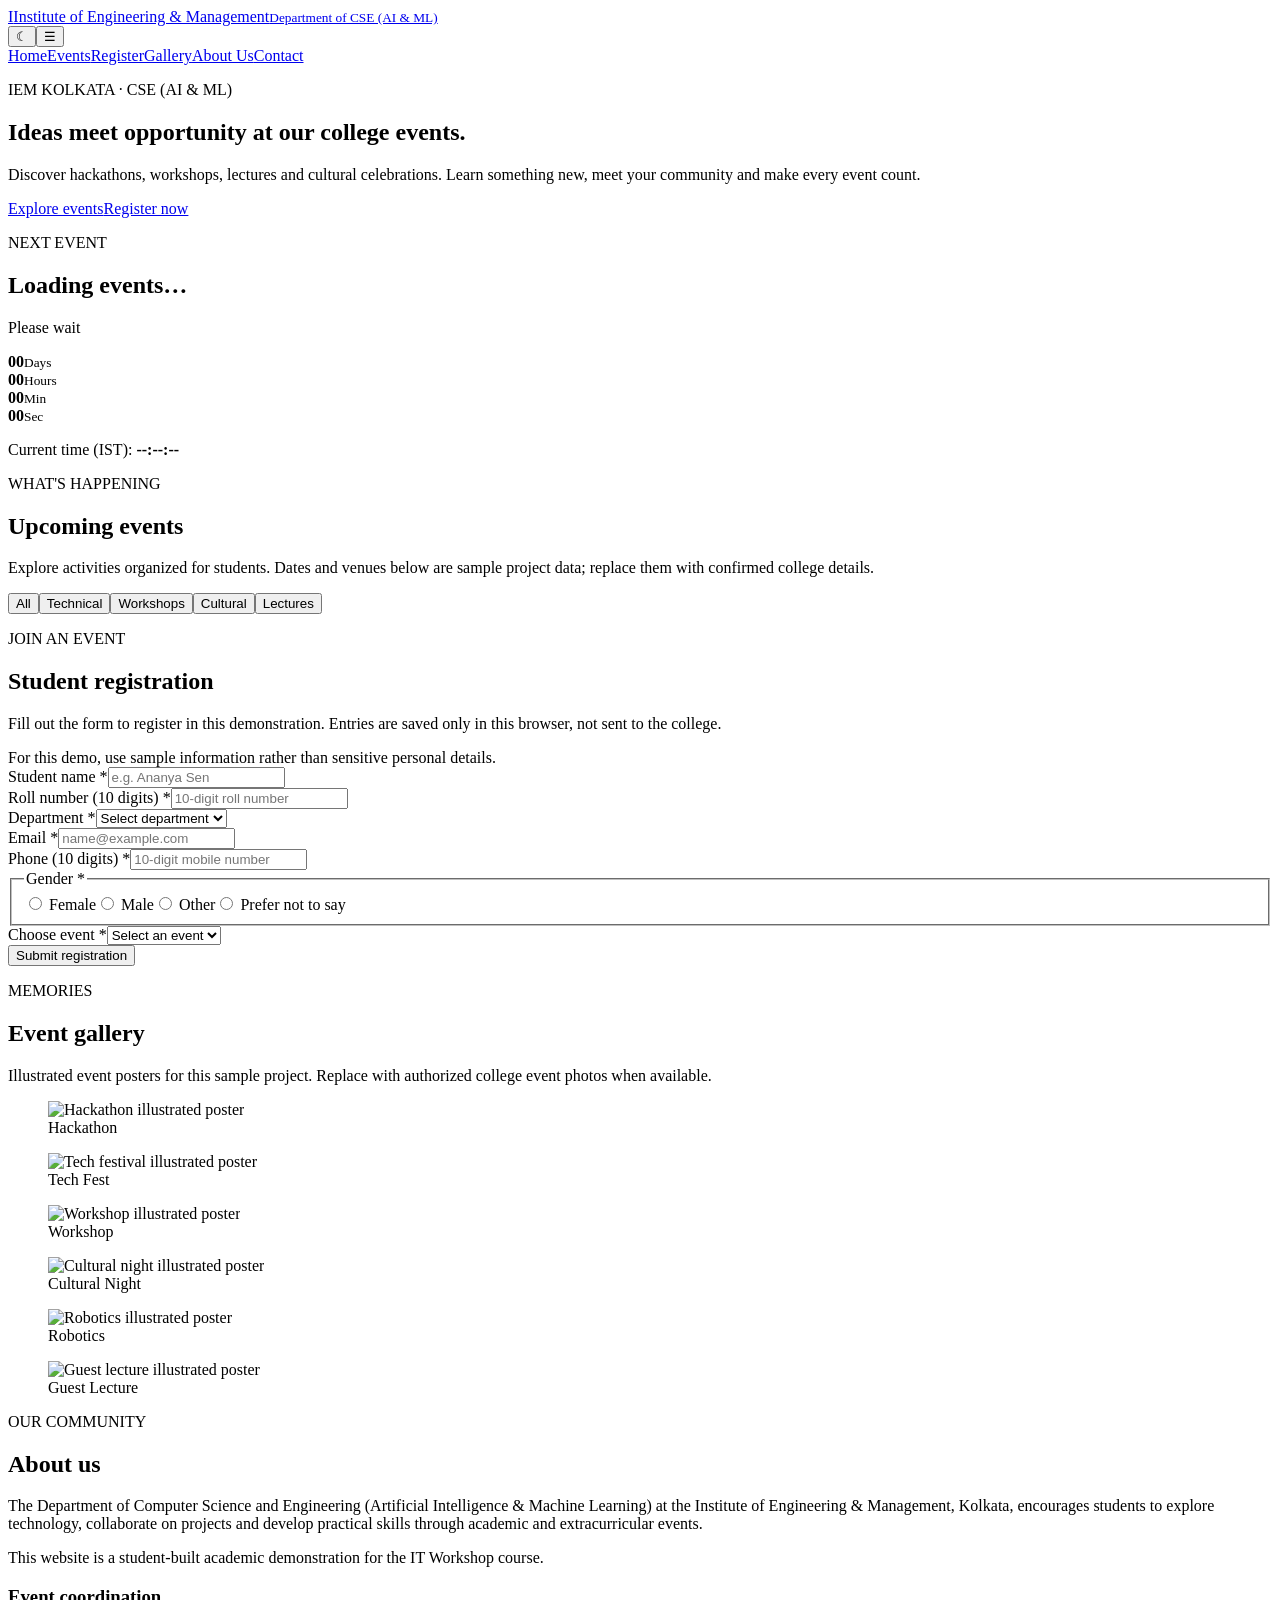
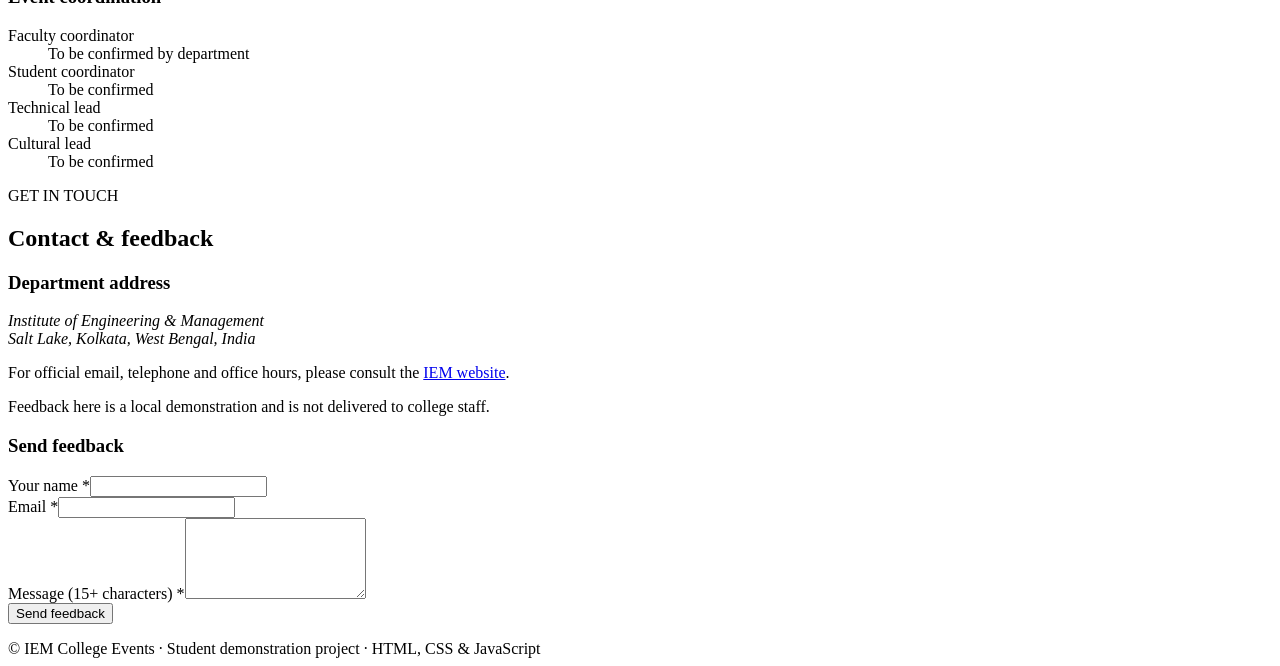
==== index.html @ a86d263c "initial comment-college event management website" ====
<!DOCTYPE html>
<html lang="en"><head><meta charset="UTF-8"><meta name="viewport" content="width=device-width,initial-scale=1"><meta name="description" content="IEM CSE AIML college events and registration"><title>IEM | College Events</title><link rel="stylesheet" href="css/style.css"></head>
<body><header class="site-header"><a class="brand" href="#home"><span class="logo" aria-hidden="true">I</span><span>Institute of Engineering &amp; Management<small>Department of CSE (AI &amp; ML)</small></span></a><div class="header-actions"><button id="themeToggle" class="icon-btn" type="button" aria-label="Toggle dark mode">☾</button><button id="menuToggle" class="icon-btn menu-toggle" type="button" aria-label="Toggle menu" aria-expanded="false">☰</button></div><nav id="mainNav" aria-label="Main navigation"><a href="#home">Home</a><a href="#events">Events</a><a href="#register">Register</a><a href="#gallery">Gallery</a><a href="#about">About Us</a><a href="#contact">Contact</a></nav></header>
<main><section id="home" class="hero"><div class="hero-copy"><p class="eyebrow">IEM KOLKATA · CSE (AI &amp; ML)</p><h1>Ideas meet opportunity at our college events.</h1><p>Discover hackathons, workshops, lectures and cultural celebrations. Learn something new, meet your community and make every event count.</p><div class="actions"><a class="btn primary" href="#events">Explore events</a><a class="btn outline" href="#register">Register now</a></div></div><aside class="countdown-card"><p class="eyebrow">NEXT EVENT</p><h2 id="nextEventName">Loading events…</h2><p id="nextEventDate">Please wait</p><div class="timer" aria-live="off"><div><strong id="cdDays">00</strong><small>Days</small></div><div><strong id="cdHours">00</strong><small>Hours</small></div><div><strong id="cdMins">00</strong><small>Min</small></div><div><strong id="cdSecs">00</strong><small>Sec</small></div></div><p class="clock">Current time (IST): <strong id="clock">--:--:--</strong></p></aside></section>
<section id="events" class="section container"><div class="section-heading"><p class="eyebrow">WHAT'S HAPPENING</p><h2>Upcoming events</h2><p>Explore activities organized for students. Dates and venues below are sample project data; replace them with confirmed college details.</p></div><div id="filters" class="filters" role="group" aria-label="Filter events"><button class="chip active" data-filter="All" aria-pressed="true">All</button><button class="chip" data-filter="Technical" aria-pressed="false">Technical</button><button class="chip" data-filter="Workshops" aria-pressed="false">Workshops</button><button class="chip" data-filter="Cultural" aria-pressed="false">Cultural</button><button class="chip" data-filter="Lectures" aria-pressed="false">Lectures</button></div><div id="eventList" class="events-grid"></div></section>
<section id="register" class="section section-tint"><div class="container split"><div><p class="eyebrow">JOIN AN EVENT</p><h2>Student registration</h2><p>Fill out the form to register in this demonstration. Entries are saved only in this browser, not sent to the college.</p><div class="notice">For this demo, use sample information rather than sensitive personal details.</div></div><form id="registrationForm" class="form-card" novalidate><div class="field"><label for="studentName">Student name *</label><input id="studentName" name="studentName" autocomplete="name" placeholder="e.g. Ananya Sen"><small class="error" id="studentNameError"></small></div><div class="form-grid"><div class="field"><label for="roll">Roll number (10 digits) *</label><input id="roll" name="roll" inputmode="numeric" maxlength="10" placeholder="10-digit roll number"><small class="error" id="rollError"></small></div><div class="field"><label for="department">Department *</label><select id="department" name="department"><option value="">Select department</option><option>CSE (AI &amp; ML)</option><option>CSE</option><option>ECE</option><option>IT</option><option>Other</option></select><small class="error" id="departmentError"></small></div><div class="field"><label for="email">Email *</label><input id="email" name="email" type="email" placeholder="name@example.com"><small class="error" id="emailError"></small></div><div class="field"><label for="phone">Phone (10 digits) *</label><input id="phone" name="phone" inputmode="tel" maxlength="10" placeholder="10-digit mobile number"><small class="error" id="phoneError"></small></div></div><fieldset class="field"><legend>Gender *</legend><div class="radio-row"><label><input type="radio" name="gender" value="Female"> Female</label><label><input type="radio" name="gender" value="Male"> Male</label><label><input type="radio" name="gender" value="Other"> Other</label><label><input type="radio" name="gender" value="Prefer not to say"> Prefer not to say</label></div><small class="error" id="genderError"></small></fieldset><div class="field"><label for="eventSelect">Choose event *</label><select id="eventSelect" name="event"><option value="">Select an event</option></select><small class="error" id="eventSelectError"></small></div><button class="btn primary" type="submit">Submit registration</button><p id="registrationStatus" class="status" role="status"></p></form></div></section>
<section id="gallery" class="section container"><div class="section-heading"><p class="eyebrow">MEMORIES</p><h2>Event gallery</h2><p>Illustrated event posters for this sample project. Replace with authorized college event photos when available.</p></div><div class="gallery-grid"><figure><img src="images/hackathon.svg" alt="Hackathon illustrated poster"><figcaption>Hackathon</figcaption></figure><figure><img src="images/techfest.svg" alt="Tech festival illustrated poster"><figcaption>Tech Fest</figcaption></figure><figure><img src="images/workshop.svg" alt="Workshop illustrated poster"><figcaption>Workshop</figcaption></figure><figure><img src="images/culture.svg" alt="Cultural night illustrated poster"><figcaption>Cultural Night</figcaption></figure><figure><img src="images/robotics.svg" alt="Robotics illustrated poster"><figcaption>Robotics</figcaption></figure><figure><img src="images/lecture.svg" alt="Guest lecture illustrated poster"><figcaption>Guest Lecture</figcaption></figure></div></section>
<section id="about" class="section section-tint"><div class="container split"><div><p class="eyebrow">OUR COMMUNITY</p><h2>About us</h2><p>The Department of Computer Science and Engineering (Artificial Intelligence &amp; Machine Learning) at the Institute of Engineering &amp; Management, Kolkata, encourages students to explore technology, collaborate on projects and develop practical skills through academic and extracurricular events.</p><p>This website is a student-built academic demonstration for the IT Workshop course.</p></div><div class="info-card"><h3>Event coordination</h3><dl><dt>Faculty coordinator</dt><dd>To be confirmed by department</dd><dt>Student coordinator</dt><dd>To be confirmed</dd><dt>Technical lead</dt><dd>To be confirmed</dd><dt>Cultural lead</dt><dd>To be confirmed</dd></dl></div></div></section>
<section id="contact" class="section container"><div class="section-heading"><p class="eyebrow">GET IN TOUCH</p><h2>Contact &amp; feedback</h2></div><div class="split"><div><h3>Department address</h3><address>Institute of Engineering &amp; Management<br>Salt Lake, Kolkata, West Bengal, India</address><p>For official email, telephone and office hours, please consult the <a href="https://iem.edu.in/" target="_blank" rel="noopener noreferrer">IEM website</a>.</p><p>Feedback here is a local demonstration and is not delivered to college staff.</p></div><form id="feedbackForm" class="form-card" novalidate><h3>Send feedback</h3><div class="field"><label for="feedbackName">Your name *</label><input id="feedbackName" name="feedbackName"><small class="error" id="feedbackNameError"></small></div><div class="field"><label for="feedbackEmail">Email *</label><input id="feedbackEmail" name="feedbackEmail" type="email"><small class="error" id="feedbackEmailError"></small></div><div class="field"><label for="message">Message (15+ characters) *</label><textarea id="message" name="message" rows="5"></textarea><small class="error" id="messageError"></small></div><button class="btn primary" type="submit">Send feedback</button><p id="feedbackStatus" class="status" role="status"></p></form></div></section></main><footer><div class="container">© <span id="year"></span> IEM College Events · Student demonstration project · HTML, CSS &amp; JavaScript</div></footer><script src="js/script.js" defer></script></body></html>
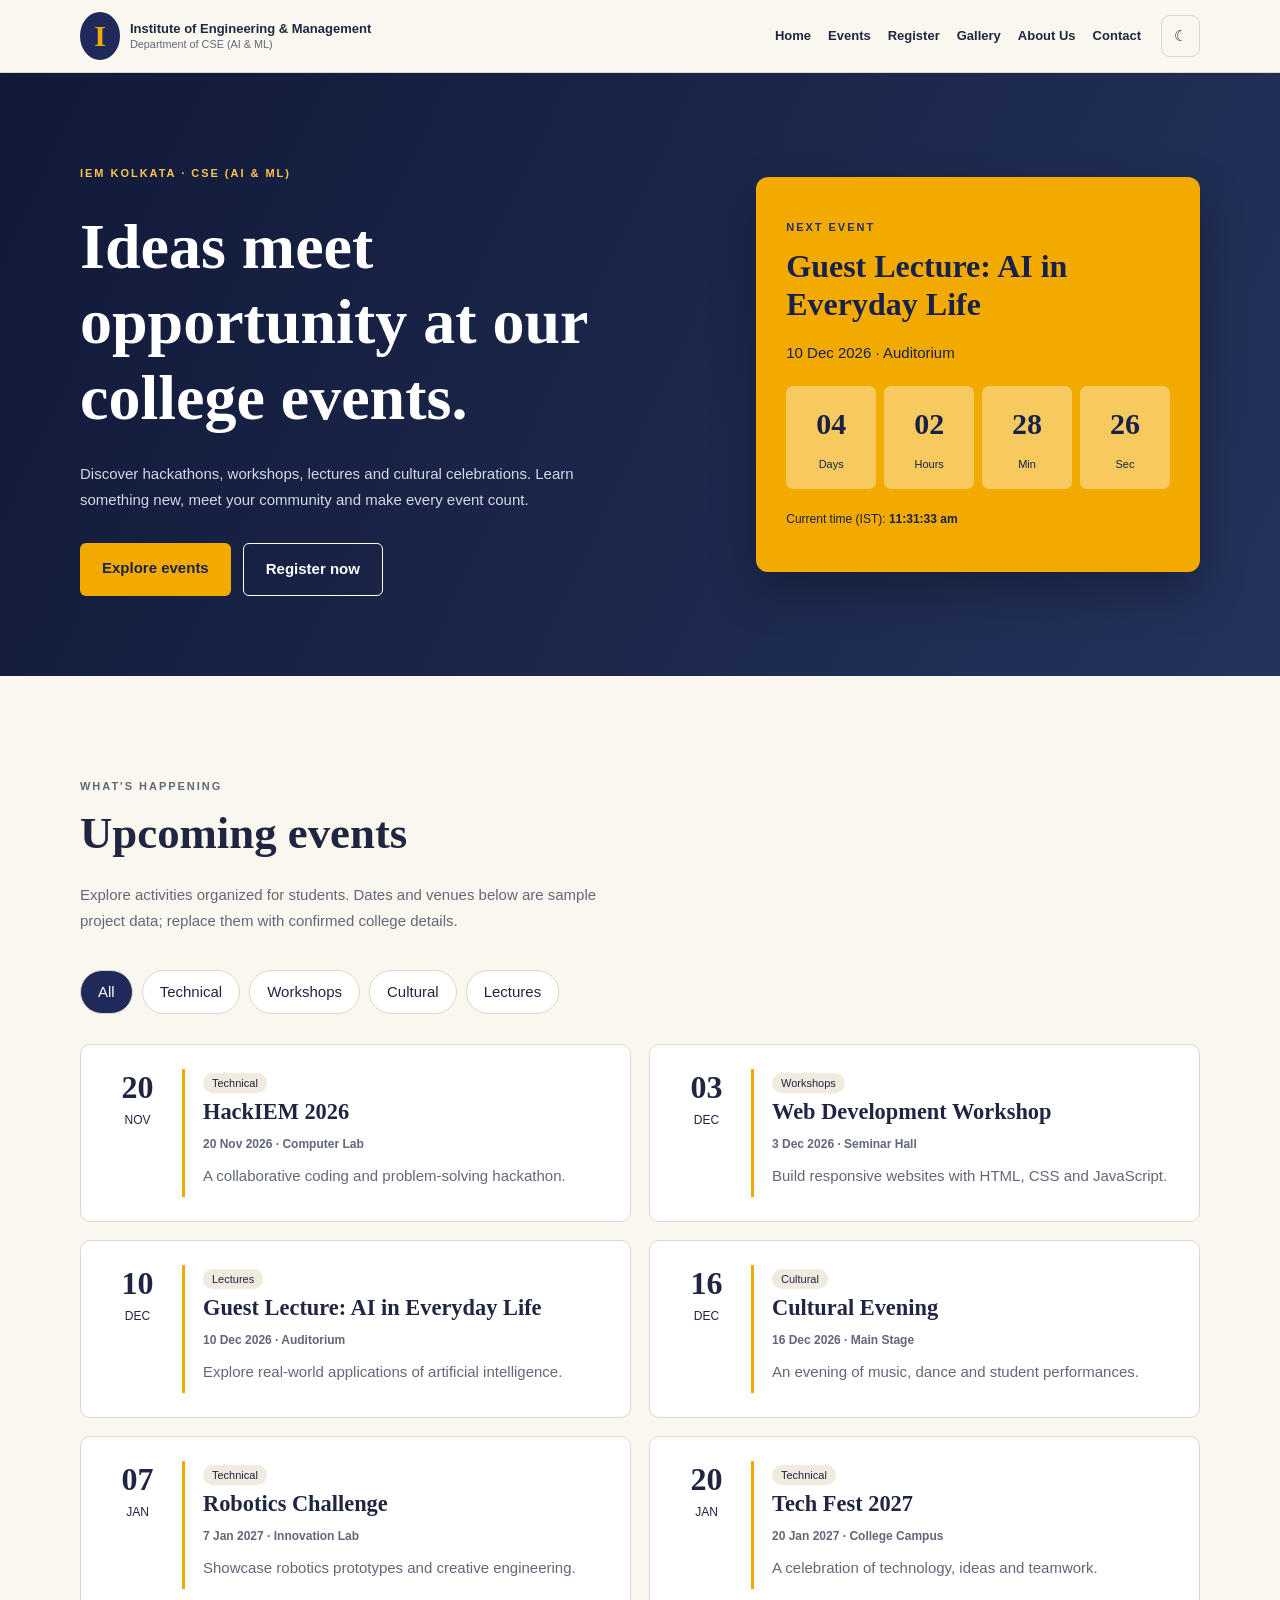
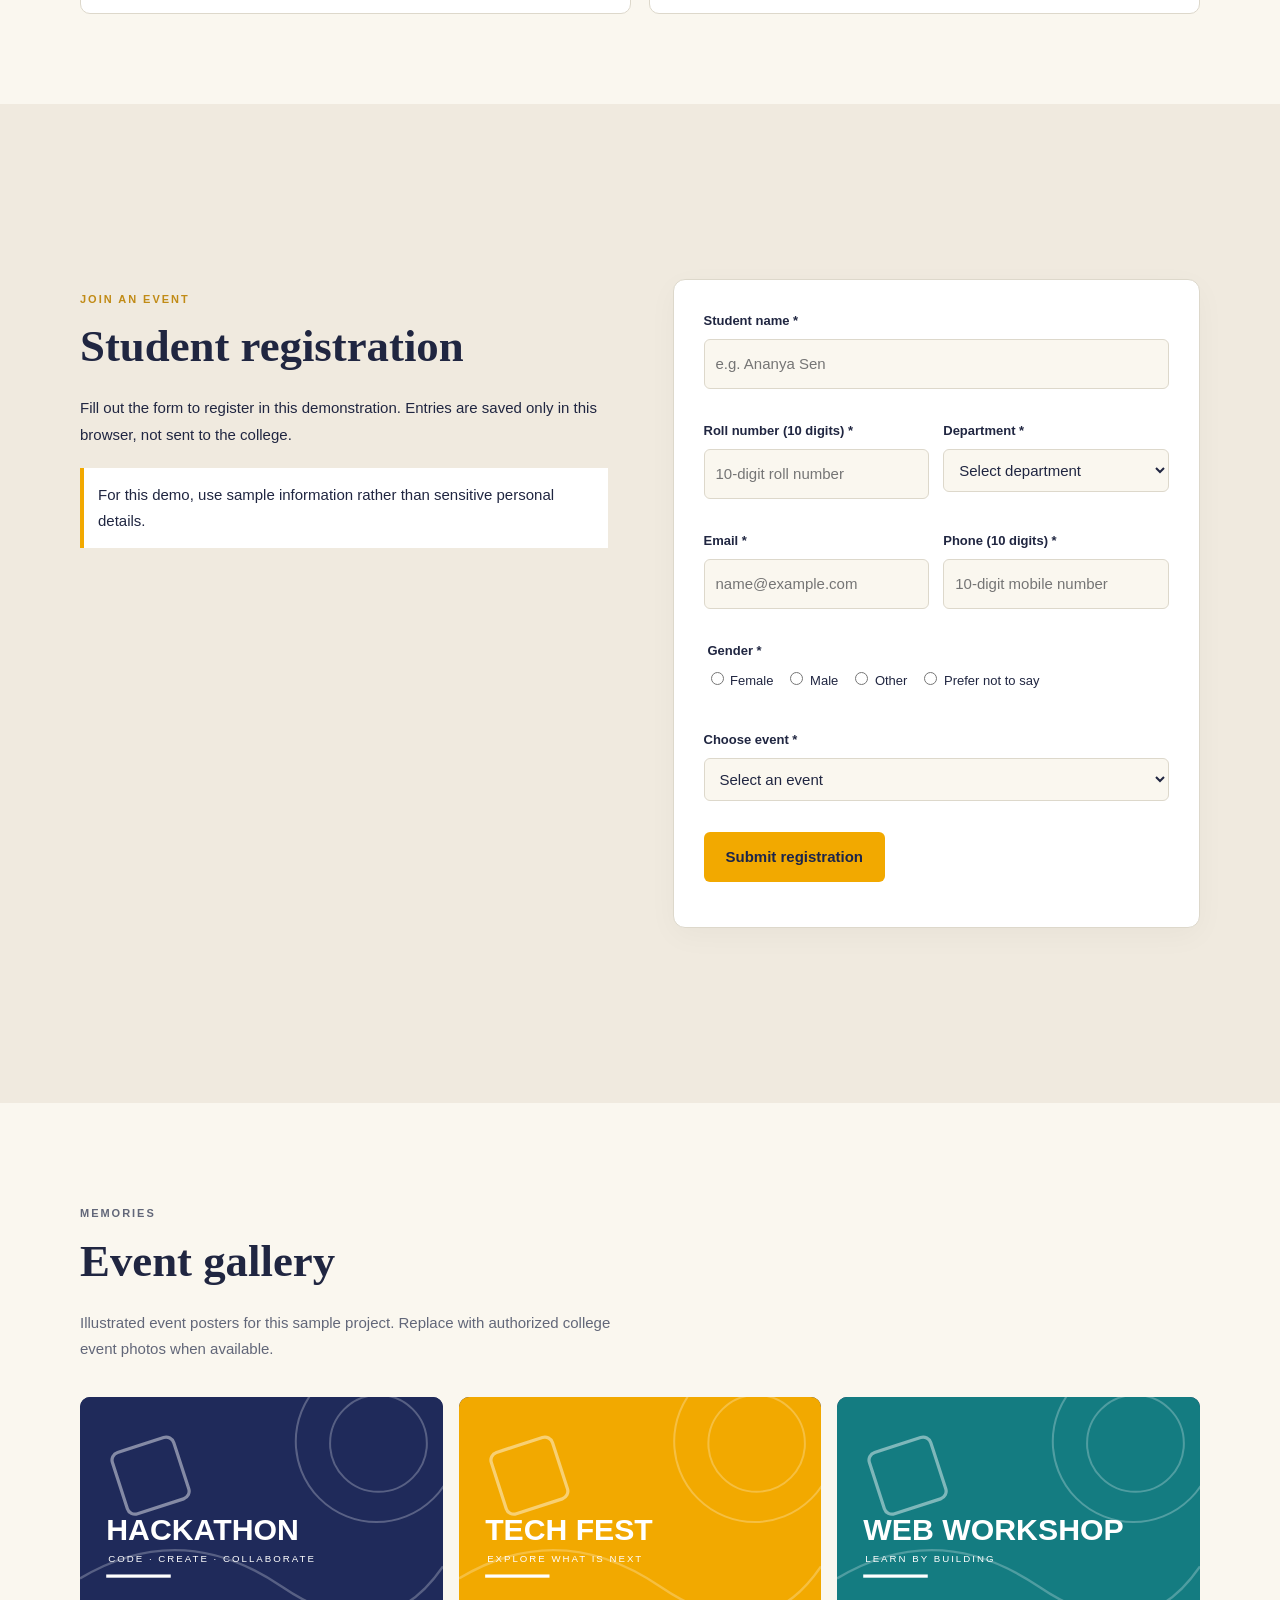
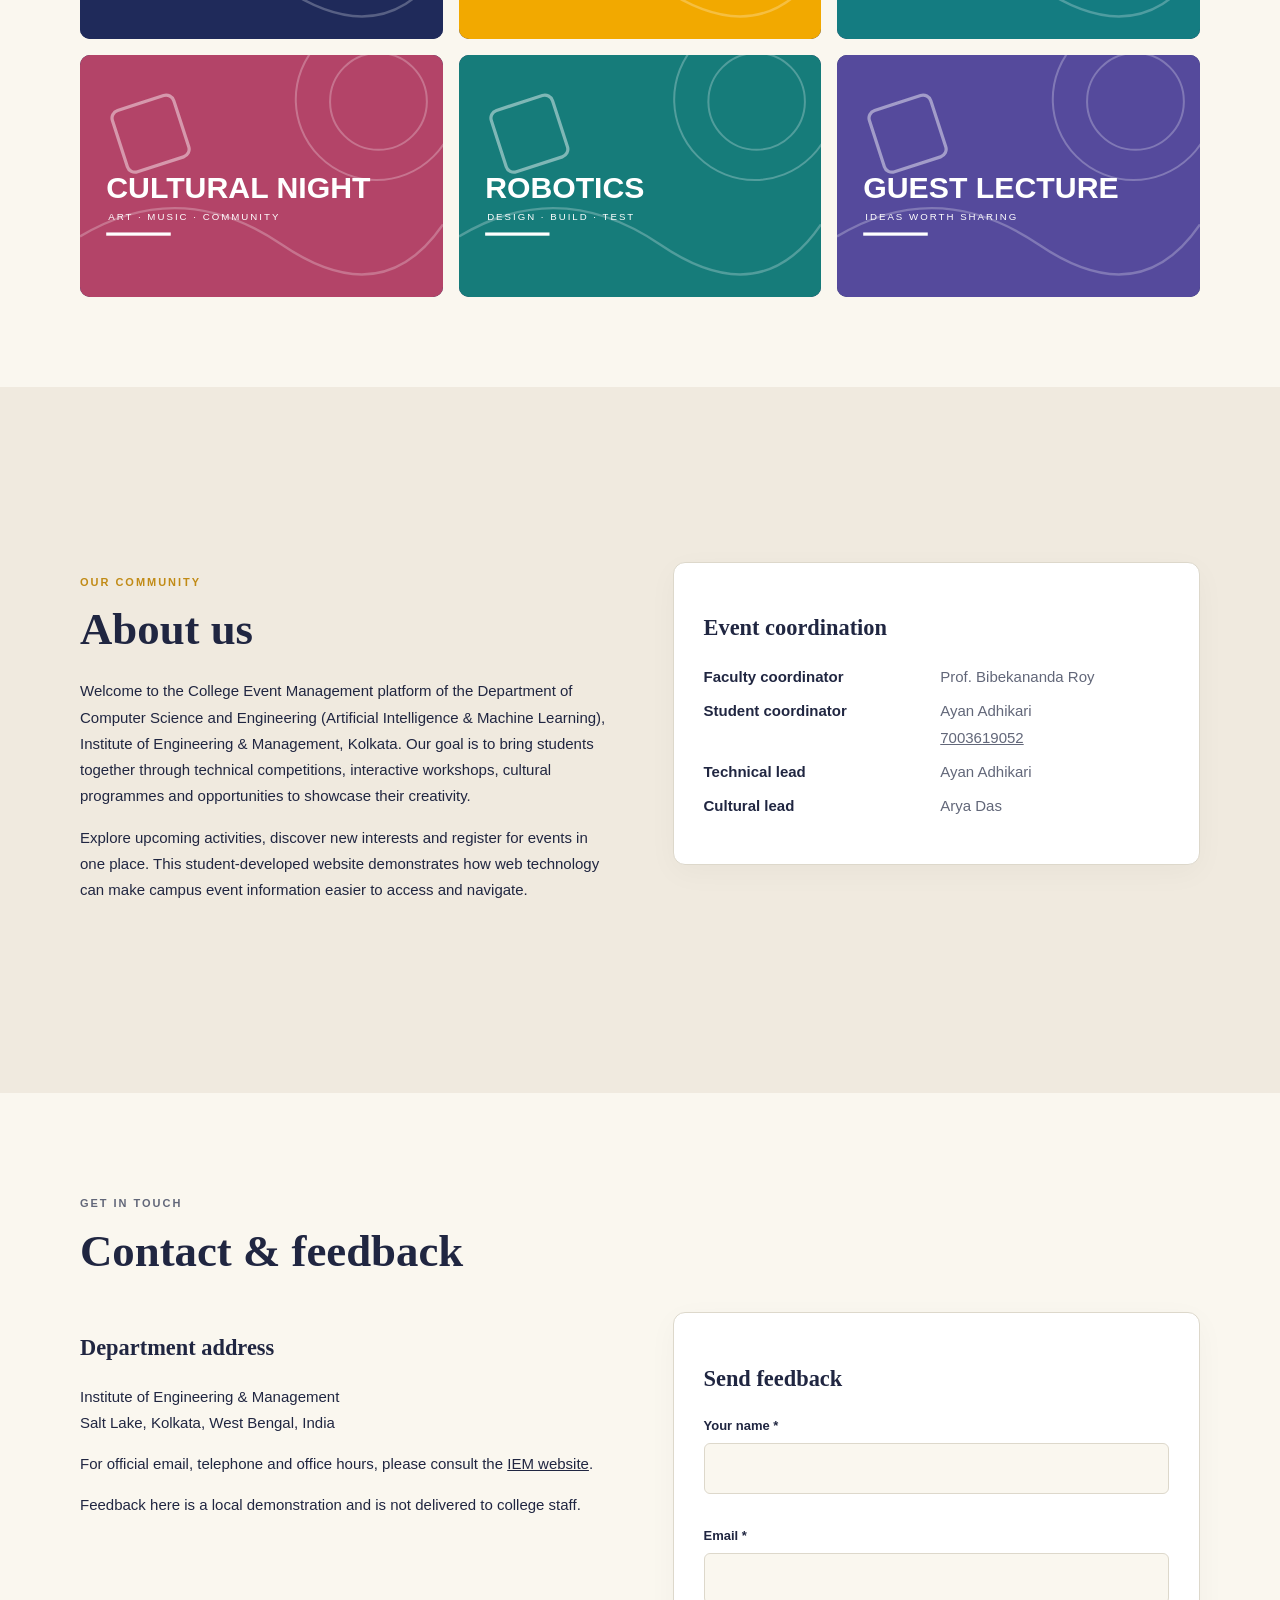
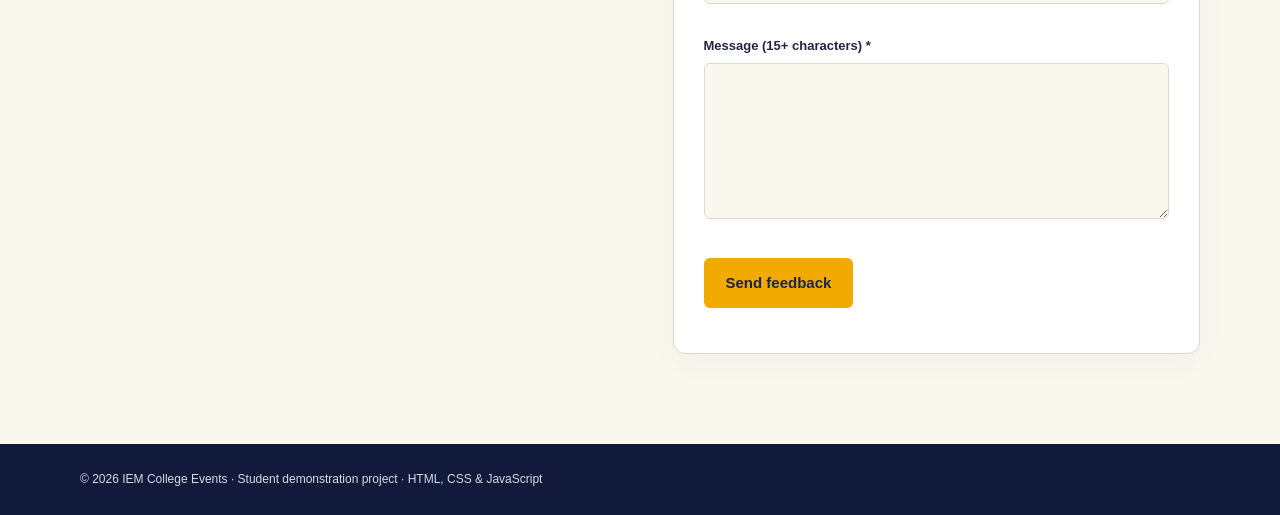
==== commit be720667: "Rename updated-index.html to index.html" ====
--- a/index.html
+++ b/index.html
@@ -5,5 +5,5 @@
 <section id="events" class="section container"><div class="section-heading"><p class="eyebrow">WHAT'S HAPPENING</p><h2>Upcoming events</h2><p>Explore activities organized for students. Dates and venues below are sample project data; replace them with confirmed college details.</p></div><div id="filters" class="filters" role="group" aria-label="Filter events"><button class="chip active" data-filter="All" aria-pressed="true">All</button><button class="chip" data-filter="Technical" aria-pressed="false">Technical</button><button class="chip" data-filter="Workshops" aria-pressed="false">Workshops</button><button class="chip" data-filter="Cultural" aria-pressed="false">Cultural</button><button class="chip" data-filter="Lectures" aria-pressed="false">Lectures</button></div><div id="eventList" class="events-grid"></div></section>
 <section id="register" class="section section-tint"><div class="container split"><div><p class="eyebrow">JOIN AN EVENT</p><h2>Student registration</h2><p>Fill out the form to register in this demonstration. Entries are saved only in this browser, not sent to the college.</p><div class="notice">For this demo, use sample information rather than sensitive personal details.</div></div><form id="registrationForm" class="form-card" novalidate><div class="field"><label for="studentName">Student name *</label><input id="studentName" name="studentName" autocomplete="name" placeholder="e.g. Ananya Sen"><small class="error" id="studentNameError"></small></div><div class="form-grid"><div class="field"><label for="roll">Roll number (10 digits) *</label><input id="roll" name="roll" inputmode="numeric" maxlength="10" placeholder="10-digit roll number"><small class="error" id="rollError"></small></div><div class="field"><label for="department">Department *</label><select id="department" name="department"><option value="">Select department</option><option>CSE (AI &amp; ML)</option><option>CSE</option><option>ECE</option><option>IT</option><option>Other</option></select><small class="error" id="departmentError"></small></div><div class="field"><label for="email">Email *</label><input id="email" name="email" type="email" placeholder="name@example.com"><small class="error" id="emailError"></small></div><div class="field"><label for="phone">Phone (10 digits) *</label><input id="phone" name="phone" inputmode="tel" maxlength="10" placeholder="10-digit mobile number"><small class="error" id="phoneError"></small></div></div><fieldset class="field"><legend>Gender *</legend><div class="radio-row"><label><input type="radio" name="gender" value="Female"> Female</label><label><input type="radio" name="gender" value="Male"> Male</label><label><input type="radio" name="gender" value="Other"> Other</label><label><input type="radio" name="gender" value="Prefer not to say"> Prefer not to say</label></div><small class="error" id="genderError"></small></fieldset><div class="field"><label for="eventSelect">Choose event *</label><select id="eventSelect" name="event"><option value="">Select an event</option></select><small class="error" id="eventSelectError"></small></div><button class="btn primary" type="submit">Submit registration</button><p id="registrationStatus" class="status" role="status"></p></form></div></section>
 <section id="gallery" class="section container"><div class="section-heading"><p class="eyebrow">MEMORIES</p><h2>Event gallery</h2><p>Illustrated event posters for this sample project. Replace with authorized college event photos when available.</p></div><div class="gallery-grid"><figure><img src="images/hackathon.svg" alt="Hackathon illustrated poster"><figcaption>Hackathon</figcaption></figure><figure><img src="images/techfest.svg" alt="Tech festival illustrated poster"><figcaption>Tech Fest</figcaption></figure><figure><img src="images/workshop.svg" alt="Workshop illustrated poster"><figcaption>Workshop</figcaption></figure><figure><img src="images/culture.svg" alt="Cultural night illustrated poster"><figcaption>Cultural Night</figcaption></figure><figure><img src="images/robotics.svg" alt="Robotics illustrated poster"><figcaption>Robotics</figcaption></figure><figure><img src="images/lecture.svg" alt="Guest lecture illustrated poster"><figcaption>Guest Lecture</figcaption></figure></div></section>
-<section id="about" class="section section-tint"><div class="container split"><div><p class="eyebrow">OUR COMMUNITY</p><h2>About us</h2><p>The Department of Computer Science and Engineering (Artificial Intelligence &amp; Machine Learning) at the Institute of Engineering &amp; Management, Kolkata, encourages students to explore technology, collaborate on projects and develop practical skills through academic and extracurricular events.</p><p>This website is a student-built academic demonstration for the IT Workshop course.</p></div><div class="info-card"><h3>Event coordination</h3><dl><dt>Faculty coordinator</dt><dd>To be confirmed by department</dd><dt>Student coordinator</dt><dd>To be confirmed</dd><dt>Technical lead</dt><dd>To be confirmed</dd><dt>Cultural lead</dt><dd>To be confirmed</dd></dl></div></div></section>
-<section id="contact" class="section container"><div class="section-heading"><p class="eyebrow">GET IN TOUCH</p><h2>Contact &amp; feedback</h2></div><div class="split"><div><h3>Department address</h3><address>Institute of Engineering &amp; Management<br>Salt Lake, Kolkata, West Bengal, India</address><p>For official email, telephone and office hours, please consult the <a href="https://iem.edu.in/" target="_blank" rel="noopener noreferrer">IEM website</a>.</p><p>Feedback here is a local demonstration and is not delivered to college staff.</p></div><form id="feedbackForm" class="form-card" novalidate><h3>Send feedback</h3><div class="field"><label for="feedbackName">Your name *</label><input id="feedbackName" name="feedbackName"><small class="error" id="feedbackNameError"></small></div><div class="field"><label for="feedbackEmail">Email *</label><input id="feedbackEmail" name="feedbackEmail" type="email"><small class="error" id="feedbackEmailError"></small></div><div class="field"><label for="message">Message (15+ characters) *</label><textarea id="message" name="message" rows="5"></textarea><small class="error" id="messageError"></small></div><button class="btn primary" type="submit">Send feedback</button><p id="feedbackStatus" class="status" role="status"></p></form></div></section></main><footer><div class="container">© <span id="year"></span> IEM College Events · Student demonstration project · HTML, CSS &amp; JavaScript</div></footer><script src="js/script.js" defer></script></body></html>+<section id="about" class="section section-tint"><div class="container split"><div><p class="eyebrow">OUR COMMUNITY</p><h2>About us</h2><p>Welcome to the College Event Management platform of the Department of Computer Science and Engineering (Artificial Intelligence &amp; Machine Learning), Institute of Engineering &amp; Management, Kolkata. Our goal is to bring students together through technical competitions, interactive workshops, cultural programmes and opportunities to showcase their creativity.</p><p>Explore upcoming activities, discover new interests and register for events in one place. This student-developed website demonstrates how web technology can make campus event information easier to access and navigate.</p></div><div class="info-card"><h3>Event coordination</h3><dl><dt>Faculty coordinator</dt><dd>Prof. Bibekananda Roy</dd><dt>Student coordinator</dt><dd>Ayan Adhikari<br><a href="tel:+917003619052">7003619052</a></dd><dt>Technical lead</dt><dd>Ayan Adhikari</dd><dt>Cultural lead</dt><dd>Arya Das</dd></dl></div></div></section>
+<section id="contact" class="section container"><div class="section-heading"><p class="eyebrow">GET IN TOUCH</p><h2>Contact &amp; feedback</h2></div><div class="split"><div><h3>Department address</h3><address>Institute of Engineering &amp; Management<br>Salt Lake, Kolkata, West Bengal, India</address><p>For official email, telephone and office hours, please consult the <a href="https://iem.edu.in/" target="_blank" rel="noopener noreferrer">IEM website</a>.</p><p>Feedback here is a local demonstration and is not delivered to college staff.</p></div><form id="feedbackForm" class="form-card" novalidate><h3>Send feedback</h3><div class="field"><label for="feedbackName">Your name *</label><input id="feedbackName" name="feedbackName"><small class="error" id="feedbackNameError"></small></div><div class="field"><label for="feedbackEmail">Email *</label><input id="feedbackEmail" name="feedbackEmail" type="email"><small class="error" id="feedbackEmailError"></small></div><div class="field"><label for="message">Message (15+ characters) *</label><textarea id="message" name="message" rows="5"></textarea><small class="error" id="messageError"></small></div><button class="btn primary" type="submit">Send feedback</button><p id="feedbackStatus" class="status" role="status"></p></form></div></section></main><footer><div class="container">© <span id="year"></span> IEM College Events · Student demonstration project · HTML, CSS &amp; JavaScript</div></footer><script src="js/script.js" defer></script></body></html>
--- a/css/style.css
+++ b/css/style.css
@@ -0,0 +1,2 @@
+@import url('https://fonts.googleapis.com/css2?family=Fraunces:wght@500;600;700&family=Manrope:wght@400;500;600;700;800&display=swap');
+:root{--indigo:#1f2a5a;--navy:#121a3b;--marigold:#f2a900;--paper:#faf7ef;--ink:#202641;--muted:#626779;--card:#fff;--line:#ddd8cb;--tint:#f0eadf}*{box-sizing:border-box}html{scroll-behavior:smooth;scroll-padding-top:90px}body{margin:0;background:var(--paper);color:var(--ink);font:15px/1.75 Manrope,Arial,sans-serif}body.dark{--paper:#10162e;--ink:#f5f1e8;--muted:#c3c7d5;--card:#1d2647;--line:#465071;--tint:#17203e}h1,h2,h3{font-family:Fraunces,Georgia,serif;line-height:1.18}h1{font-size:clamp(2.5rem,5vw,4.6rem);margin:.4em 0}h2{font-size:clamp(2rem,3.5vw,3rem);margin:.2em 0 .5em}h3{font-size:1.4rem}p{max-width:65ch}a{color:inherit}button,input,select,textarea{font:inherit}button{cursor:pointer}.container{width:min(1120px,92%);margin:auto}.site-header{position:sticky;top:0;z-index:10;background:var(--paper);border-bottom:1px solid var(--line);display:flex;align-items:center;gap:20px;padding:12px max(4%,calc((100vw - 1120px)/2))}.brand{display:flex;align-items:center;gap:10px;text-decoration:none;font-weight:800;line-height:1.35;font-size:13px;max-width:340px}.brand small{display:block;font-weight:500;color:var(--muted)}.logo{width:40px;height:48px;display:grid;place-items:center;border-radius:50%;background:var(--indigo);color:var(--marigold);font:700 30px Georgia}.site-header nav{margin-left:auto;display:flex;gap:17px;align-items:center}.site-header nav a{text-decoration:none;font-size:13px;font-weight:700}.site-header nav a:hover,.site-header nav a:focus-visible{color:#bd8200}.header-actions{display:flex;gap:6px;order:3}.icon-btn{background:transparent;border:1px solid var(--line);color:var(--ink);border-radius:9px;padding:7px 12px}.menu-toggle{display:none}.hero{min-height:550px;background:linear-gradient(115deg,#111938,#24335c);color:#fff;padding:80px max(4%,calc((100vw - 1120px)/2));display:grid;grid-template-columns:1.4fr 1fr;align-items:center;gap:55px}.hero-copy>p:not(.eyebrow){color:#d4d7e4}.eyebrow{font-size:11px;letter-spacing:.18em;font-weight:800;text-transform:uppercase;color:#c18b16}.hero .eyebrow{color:#ffc64d}.actions{display:flex;flex-wrap:wrap;gap:12px;margin-top:30px}.btn{display:inline-block;text-align:center;border:0;border-radius:6px;padding:12px 22px;font-weight:800;text-decoration:none}.primary{background:var(--marigold);color:#1b254b}.primary:hover{background:#ffd063}.outline{border:1px solid #fff;color:#fff}.outline:hover{background:#ffffff20}.countdown-card{background:var(--marigold);color:#182246;padding:30px;border-radius:12px;box-shadow:0 20px 45px #0004}.countdown-card .eyebrow{color:#26325d}.countdown-card h2{font-size:2rem}.timer{display:grid;grid-template-columns:repeat(4,1fr);gap:8px;margin:20px 0}.timer div{background:#ffffff60;padding:12px 5px;text-align:center;border-radius:7px}.timer strong{display:block;font-size:clamp(20px,3vw,30px);font-family:Fraunces,Georgia,serif}.timer small{font-size:11px}.clock{font-size:12px}.section{padding-top:90px;padding-bottom:90px}.section-tint{background:var(--tint)}.section-tint>.container{padding-top:85px;padding-bottom:85px}.section-heading{margin-bottom:35px}.section-heading p{color:var(--muted)}.filters{display:flex;flex-wrap:wrap;gap:9px;margin:20px 0 30px}.chip{border:1px solid var(--line);background:var(--card);color:var(--ink);border-radius:25px;padding:8px 17px}.chip.active,.chip:hover{background:var(--indigo);color:#fff}.events-grid{display:grid;grid-template-columns:repeat(2,minmax(0,1fr));gap:18px}.event{display:grid;grid-template-columns:80px 1fr;gap:18px;padding:24px;background:var(--card);border:1px solid var(--line);border-radius:10px}.event-date{text-align:center;border-right:3px solid var(--marigold);padding-right:12px}.event-date strong{font:700 2rem Fraunces,Georgia,serif;display:block}.event-date span{font-size:12px;text-transform:uppercase}.event h3{margin:4px 0}.event p{margin:8px 0;color:var(--muted)}.event .meta{font-size:12px;font-weight:800}.tag{font-size:11px;background:var(--tint);border-radius:20px;padding:4px 9px}.split{display:grid;grid-template-columns:1fr 1fr;gap:65px;align-items:start}.notice{padding:14px;border-left:4px solid var(--marigold);background:var(--card);margin-top:20px}.form-card,.info-card{background:var(--card);border:1px solid var(--line);border-radius:12px;padding:30px;box-shadow:0 8px 30px #00000009}.field{margin-bottom:16px;border:0;padding:0;min-width:0}.field label,.field legend{display:block;font-size:13px;font-weight:800;margin-bottom:6px}.field input:not([type=radio]),.field select,.field textarea{width:100%;background:var(--paper);border:1px solid var(--line);color:var(--ink);border-radius:6px;padding:11px}.field .is-invalid{border-color:#c94141!important}.error{display:block;color:#d04b4b;min-height:15px;font-size:11px}.form-grid{display:grid;grid-template-columns:1fr 1fr;gap:0 14px}.radio-row{display:flex;flex-wrap:wrap;gap:12px}.radio-row label{font-weight:500}.status{font-weight:700}.status.success{color:#188353}.status.failure{color:#c94141}.gallery-grid{display:grid;grid-template-columns:repeat(3,1fr);gap:16px}.gallery-grid figure{position:relative;margin:0;overflow:hidden;border-radius:10px;aspect-ratio:3/2;background:var(--indigo)}.gallery-grid img{width:100%;height:100%;object-fit:cover;transition:transform .35s}.gallery-grid figcaption{position:absolute;bottom:0;left:0;right:0;padding:12px 15px;background:#111938df;color:#fff;font-weight:800;transform:translateY(100%);transition:transform .35s}.gallery-grid figure:hover img{transform:scale(1.06)}.gallery-grid figure:hover figcaption,.gallery-grid figure:focus-within figcaption{transform:translateY(0)}.info-card dl{display:grid;grid-template-columns:1fr 1fr;gap:8px}.info-card dt{font-weight:800}.info-card dd{margin:0;color:var(--muted)}address{font-style:normal}footer{background:#121a3b;color:#d7d9e4;padding:25px 0;font-size:12px}@media(max-width:900px){.hero,.split{grid-template-columns:1fr;gap:30px}.gallery-grid{grid-template-columns:repeat(2,1fr)}.events-grid{grid-template-columns:1fr}.site-header nav{gap:9px}.site-header nav a{font-size:12px}}@media(max-width:680px){.site-header{flex-wrap:wrap}.brand{flex:1}.header-actions{margin-left:auto}.menu-toggle{display:block}.site-header nav{display:none;flex-basis:100%;flex-direction:column;align-items:stretch;order:4;margin:0}.site-header nav.open{display:flex}.site-header nav a{padding:10px 0;border-top:1px solid var(--line)}.hero{padding:60px 5%}.section{padding-top:60px;padding-bottom:60px}.section-tint>.container{padding-top:60px;padding-bottom:60px}.gallery-grid,.form-grid{grid-template-columns:1fr}.form-card{padding:20px}.event{grid-template-columns:60px 1fr;padding:15px;gap:12px}.timer{gap:4px}}@media(hover:none){.gallery-grid figcaption{transform:none}}@media(prefers-reduced-motion:reduce){html{scroll-behavior:auto}*,*:before,*:after{transition:none!important}}
